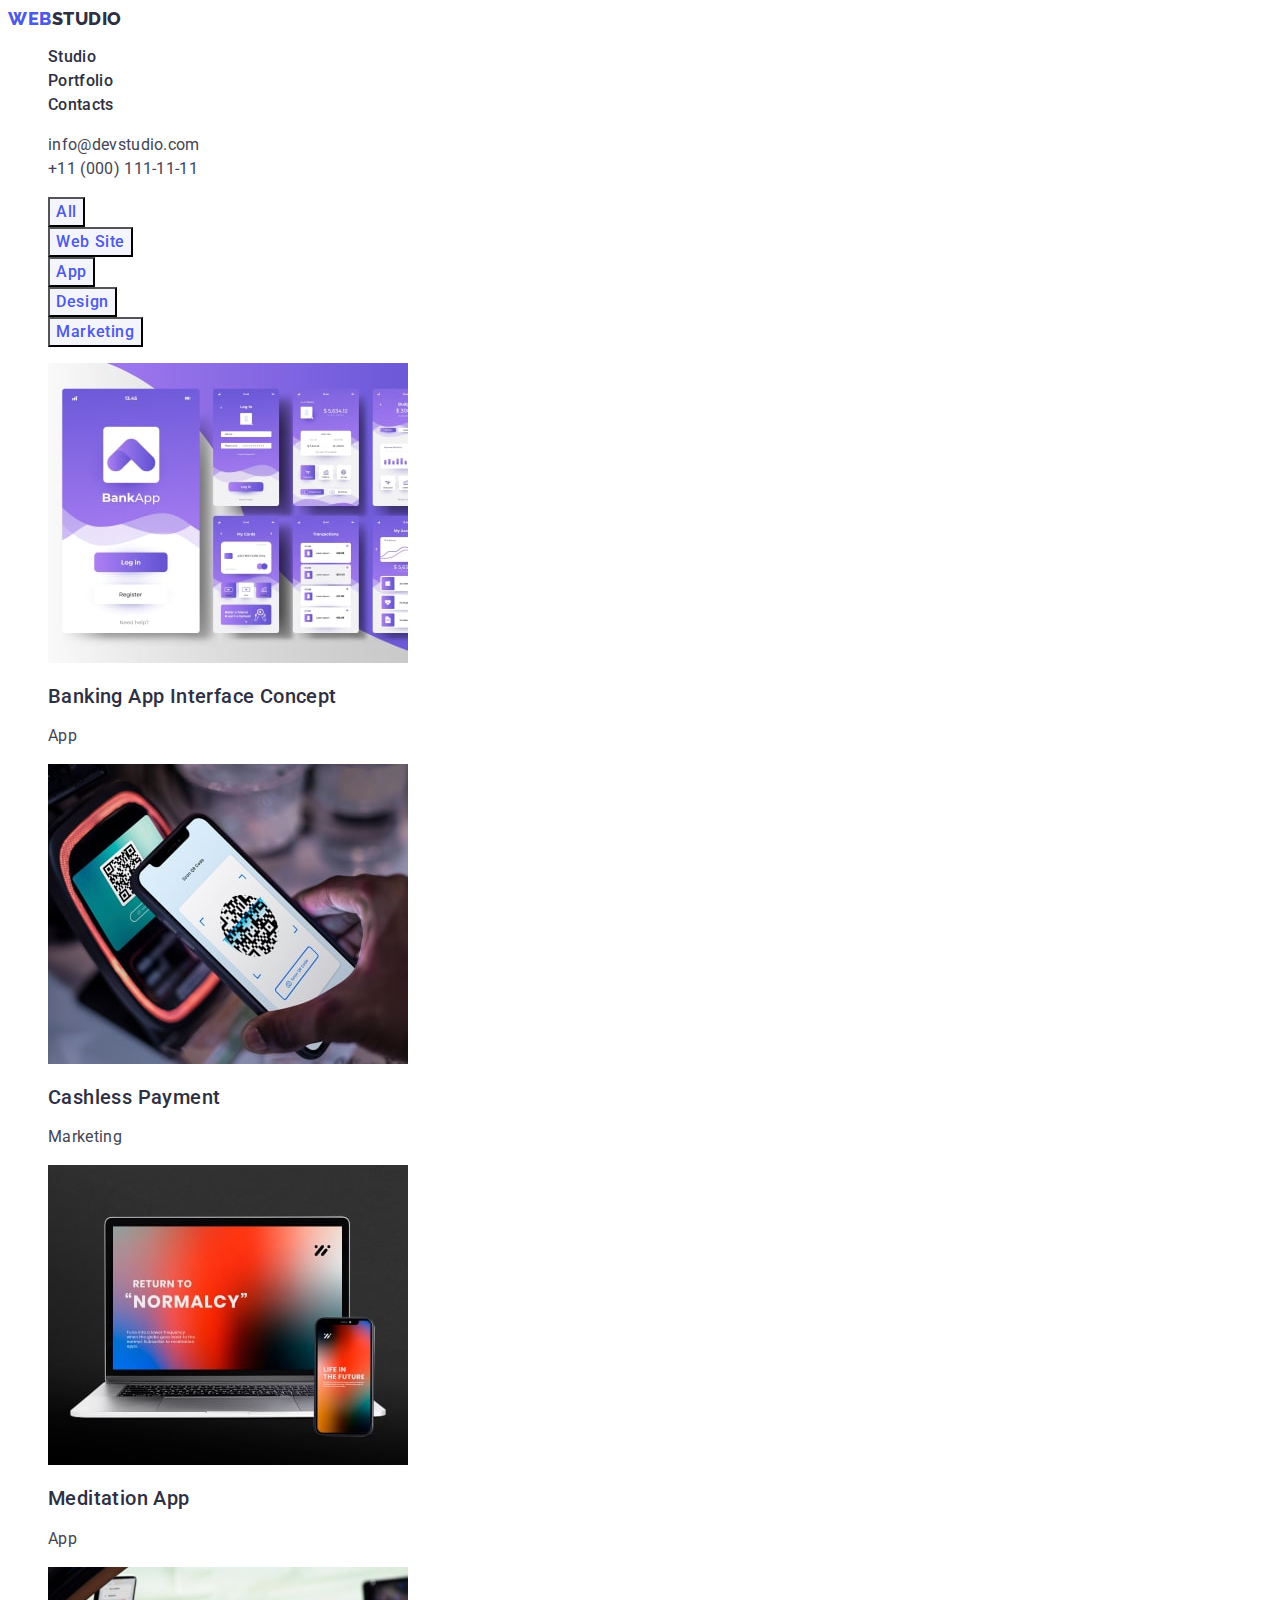
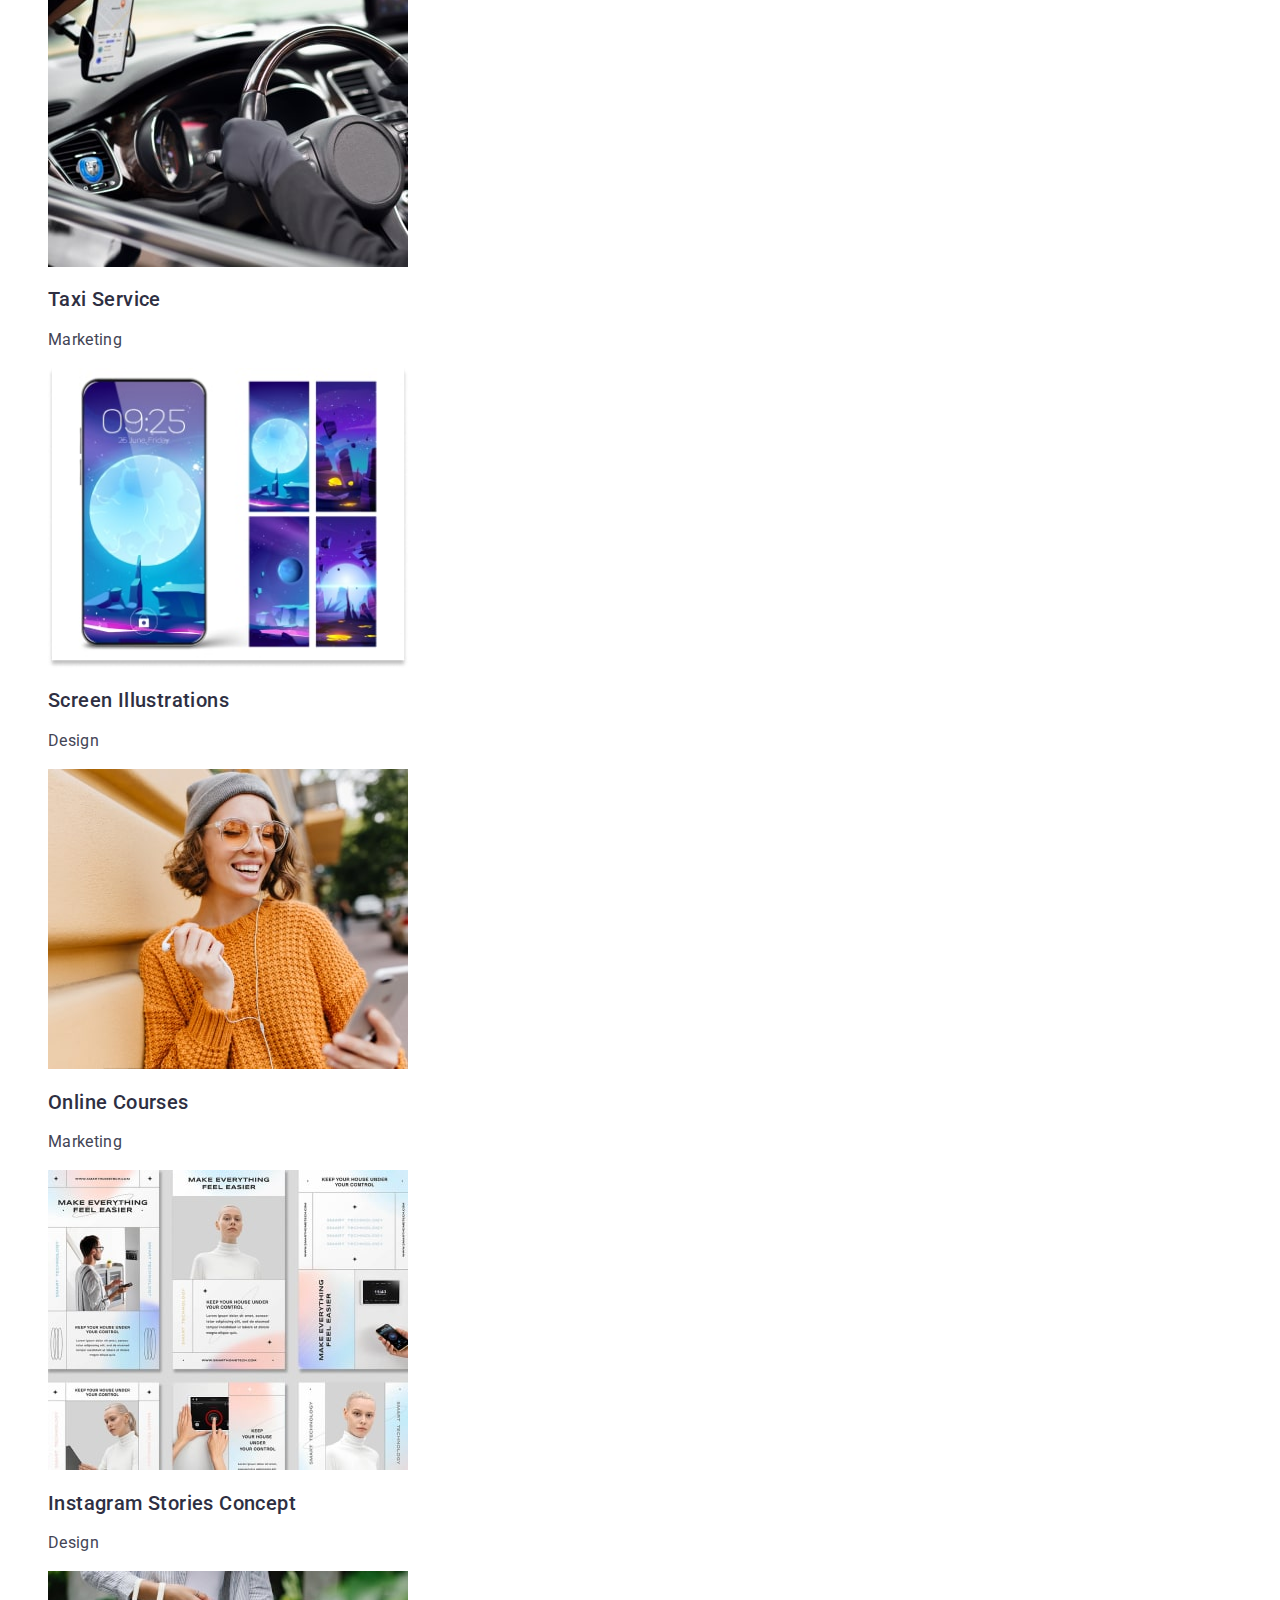
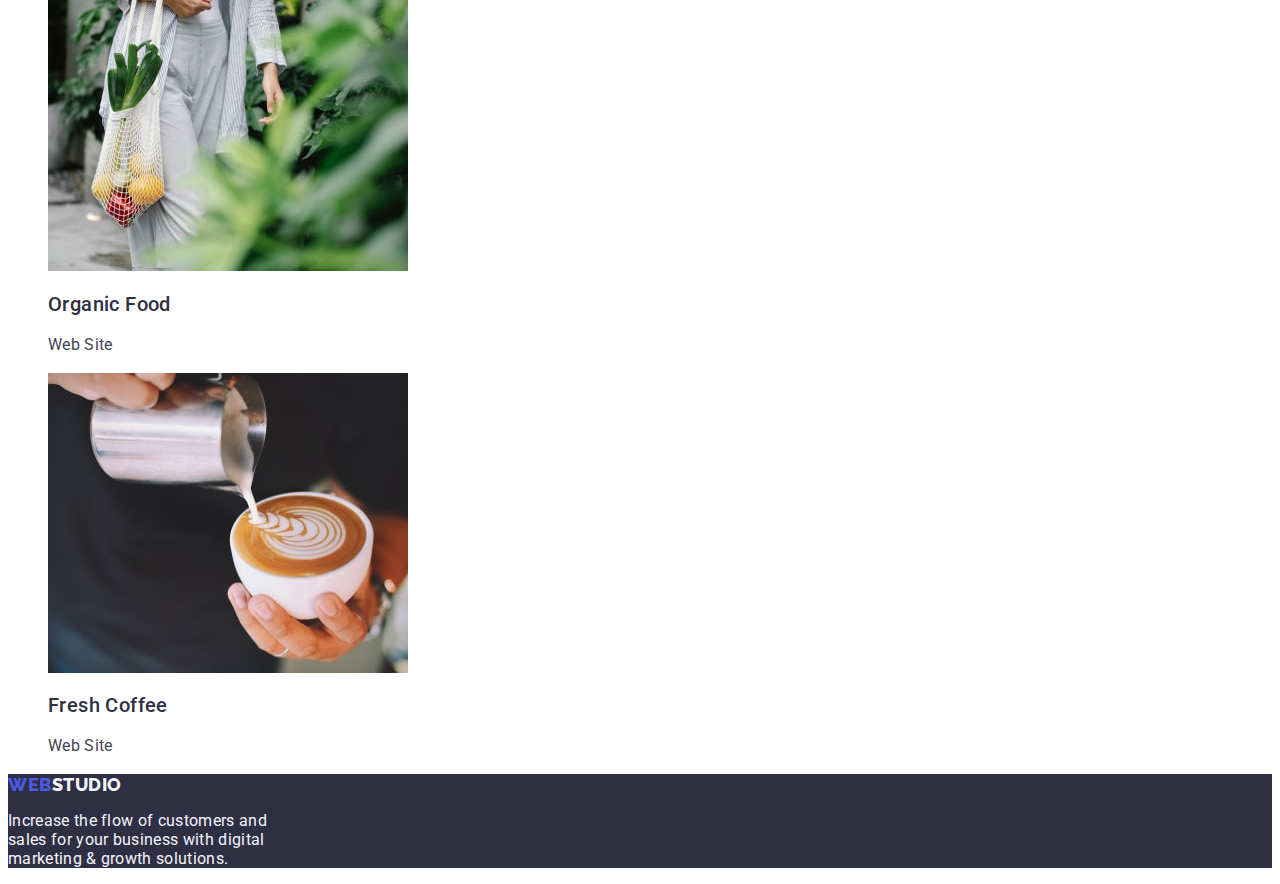
==== portfolio.html @ 8d5a2335 "Initial commit" ====
<!DOCTYPE html>
<html lang="en">
  <head>
    <meta charset="UTF-8" />
    <meta http-equiv="X-UA-Compatible" content="IE=edge" />
    <meta name="viewport" content="width=device-width, initial-scale=1.0" />
    <title>Portfolio</title>
    <link rel="preconnect" href="https://fonts.googleapis.com" />
    <link rel="preconnect" href="https://fonts.gstatic.com" crossorigin />
    <link
      href="https://fonts.googleapis.com/css2?family=Raleway:wght@800&family=Roboto:wght@400;500;700;900&display=swap"
      rel="stylesheet"
    />
    <link rel="stylesheet" href="./css/styles.css" />
  </head>
  <body>
    <header class="header">
      <nav class="header-navigation">
        <a href="./index.html" class="header-logo link">
          Web<span class="logo-span">Studio</span>
        </a>
        <ul class="header-list list">
          <li class="header-item">
            <a href="./index.html" class="header-link link">Studio</a>
          </li>
          <li class="header-item">
            <a href="./portfolio.html" class="header-link link">Portfolio</a>
          </li>
          <li class="header-item">
            <a href="" class="header-link link">Contacts</a>
          </li>
        </ul>
      </nav>
      <address class="address">
        <ul class="address-list list">
          <li class="address-item">
            <a href="mailto:info@devstudio.com" class="address-link link"
              >info@devstudio.com</a
            >
          </li>
          <li class="address-item">
            <a href="tel:+110001111111" class="address-link link"
              >+11 (000) 111-11-11</a
            >
          </li>
        </ul>
      </address>
    </header>
    <main>
      <section class="filters">
        <h1 hidden>Filters</h1>
        <!-- Button -->
        <ul class="filters-list list">
          <li class="filters-item link">
            <button type="button" class="filters-btn list">All</button>
          </li>
          <li class="filters-item link">
            <button type="button" class="filters-btn list">Web Site</button>
          </li>
          <li class="filters-item link">
            <button type="button" class="filters-btn list">App</button>
          </li>
          <li class="filters-item link">
            <button type="button" class="filters-btn list">Design</button>
          </li>
          <li class="filters-item link">
            <button type="button" class="filters-btn list">Marketing</button>
          </li>
        </ul>
        <!-- List item -->
        <ul class="list">
          <li class="portfolio-item">
            <a href="" class="link">
              <img
                src="./images/portfolio1.jpg"
                alt="Banking App Interface Concept in the phone"
                width="360"
                height="300"
              />
              <h2 class="portfolio-title">Banking App Interface Concept</h2>
              <p class="portfolio-filter">App</p>
            </a>
          </li>
          <li class="portfolio-item">
            <a href="" class="link">
              <img
                src="./images/portfolio2.jpg"
                alt="Cashless Payment in the phone"
                width="360"
                height="300"
              />
              <h2 class="portfolio-title">Cashless Payment</h2>
              <p class="portfolio-filter">Marketing</p>
            </a>
          </li>
          <li class="portfolio-item">
            <a href="" class="link">
              <img
                src="./images/portfolio3.jpg"
                alt="App for meditation on your phone and laptop"
                width="360"
                height="300"
              />
              <h2 class="portfolio-title">Meditation App</h2>
              <p class="portfolio-filter">App</p>
            </a>
          </li>
          <li class="portfolio-item">
            <a href="" class="link">
              <img
                src="./images/portfolio4.jpg"
                alt="Taxi Service in the phone"
                width="360"
                height="300"
              />
              <h2 class="portfolio-title">Taxi Service</h2>
              <p class="portfolio-filter">Marketing</p>
            </a>
          </li>
          <li class="portfolio-item">
            <a href="" class="link">
              <img
                src="./images/portfolio5.jpg"
                alt="Screen Illustrations in the phone"
                width="360"
                height="300"
              />
              <h2 class="portfolio-title">Screen Illustrations</h2>
              <p class="portfolio-filter">Design</p>
            </a>
          </li>
          <li class="portfolio-item">
            <a href="" class="link">
              <img
                src="./images/portfolio6.jpg"
                alt="Online Courses"
                width="360"
                height="300"
              />
              <h2 class="portfolio-title">Online Courses</h2>
              <p class="portfolio-filter">Marketing</p>
            </a>
          </li>

          <li class="portfolio-item">
            <a href="" class="link">
              <img
                src="./images/portfolio7.jpg"
                alt="Instagram Stories Concept"
                width="360"
                height="300"
              />
              <h2 class="portfolio-title">Instagram Stories Concept</h2>
              <p class="portfolio-filter">Design</p>
            </a>
          </li>
          <li class="portfolio-item">
            <a href="" class="link">
              <img
                src="./images/portfolio8.jpg"
                alt="Organic Food"
                width="360"
                height="300"
              />
              <h2 class="portfolio-title">Organic Food</h2>
              <p class="portfolio-filter">Web Site</p>
            </a>
          </li>
          <li class="portfolio-item">
            <a href="" class="link">
              <img
                src="./images/portfolio9.jpg"
                alt="Fresh Coffee"
                width="360"
                height="300"
              />
              <h2 class="portfolio-title">Fresh Coffee</h2>
              <p class="portfolio-filter">Web Site</p></a
            >
          </li>
        </ul>
      </section>
    </main>
    <footer class="footer">
      <a href="./index.html" class="footer-logo link">
        Web<span class="footer-span">Studio</span>
      </a>
      <p class="footer-paragraph">
        Increase the flow of customers and <br />
        sales for your business with digital <br />
        marketing & growth solutions.
      </p>
    </footer>
  </body>
</html>
---- css/styles.css ----
:root {
    --title-three-color: #2E2F42;
}
body{
    font-family: 'Roboto', sans-serif;
    font-style: normal;
    font-weight: 400;
    font-size: 16px;
    letter-spacing: 0.02em;
    color: #434455;
    background-color:#FFFFFF
}

.list{
    list-style: none;
}
.link{
    text-decoration: none;
}

/* ----------------------------HEADER-------------------------------------- */

.header-logo {
    font-family: "Raleway", sans-serif;
    font-weight: 800;
    font-size: 18px;
    line-height: 1.17;
    letter-spacing: 0.03em;
    color: #4d5ae5;
    text-transform: uppercase;
}

.logo-span{
    color: #2e2f42;
}
.header-list {
    list-style: none
}

.header-link {
    font-weight: 500;
    line-height: 1.5;
    letter-spacing: 0.02em;
    color: #2e2f42;
    text-decoration: none;
}

.header-link:is(:hover, :focus){
    color: #404bbf;
}


/* ----------------------------ADDRESS-------------------------------------- */
.address {
    font-style: normal;
}

.address-link {
    color: #434455;
    line-height: 1.5;
}
.address-link:is(:hover, :focus){
    color: #404bbf;
}

/* ----------------------------HERO-FIRSЕ-SECTION-------------------------------------- */
.hero {
    background: #2E2F42;
}

.hero-title {
    color: #FFFFFF;
    font-weight: 700;
    font-size: 56px;
    line-height: 1.07;
    letter-spacing: 0.02em;
    text-align: center;
}

.hero-btn {
    font-family: inherit;
    font-weight: 500;
    font-size: 16px;
    line-height: 1.5;
    letter-spacing: 0.04em;
    color: #ffffff;
    background-color: #4D5AE5;
}
.hero-btn:is(:hover, :focus) {
    background-color: #404BBF;
    cursor: pointer;
}
/* ----------------------------FEATURE-TWO-SECTION-------------------------------------- */

.feature-item {
    list-style-type: none;
}

.feature-title-three {
    color: var(--title-three-color,#2E2F42);
    font-weight: 500;
    font-size: 20px;
    line-height: 1.2;
    letter-spacing: 0.02em;
}

.feature-paragraph {
    line-height: 1.5;
}
/* ----------------------------PRODUCT-THIRD-SECTION-------------------------------------- */

.product-title {
    color: #2E2F42;
    font-size: 36px;
    line-height: 1.11;
    font-weight: 700;
    text-transform: capitalize;
    text-align: center;
}

.product-item {
    list-style-type: none;
}
/* ----------------------------TEAM-FOURTH-SECTION-------------------------------------- */
.team {
    background-color: #F4F4FD;
}

.team-title {
    color: #2E2F42;
    font-size: 36px;
    line-height: 1.11;
    letter-spacing: 0.02em;
    text-align: center;
    text-transform: capitalize;
}

.team-item {
    list-style-type: none;
    background-color: #FFFFFF;
}
.team-title-three{
    color: var(--title-three-color,#2E2F42);
    font-weight: 500;
    font-size: 20px;
    line-height: 1.2;
    text-align: center;
    letter-spacing: 0.02em;
}
.team-paragraph{
    font-size: 16px;
    line-height: 1.5;
}
/* ----------------------------FILTERS-------------------------------------- */

.filters-btn {
    font-family: inherit;
    font-weight: 500;
    font-size: 16px;
    line-height: 1.5;
    letter-spacing: 0.04em;
    color: #4D5AE5;
    background: #F4F4FD;
}

.filters-btn:is(:hover, :focus) {
    background-color: #404BBF;
    color: #FFFFFF;
    cursor: pointer;
}

.portfolio-title {
    color: #2E2F42;
    font-weight: 500;
    font-size: 20px;
    line-height: 1.2;
    letter-spacing: 0.02em;
}

.portfolio-filter {
    font-size: 16px;
    line-height: 1.5;
    color: #434455;
    letter-spacing: 0.02em;
}
/* ----------------------------FOOTER-------------------------------------- */
.footer {
    background: #2E2F42;
}

.footer-logo {
    font-family: "Raleway", sans-serif;
    font-weight: 800;
    font-size: 18px;
    line-height: 1.17;
    letter-spacing: 0.03em;
    color: #4d5ae5;
    text-transform: uppercase;
}

.footer-span{
    color: #f4f4fd;
}
.footer-paragraph {
    color: #F4F4FD;
}
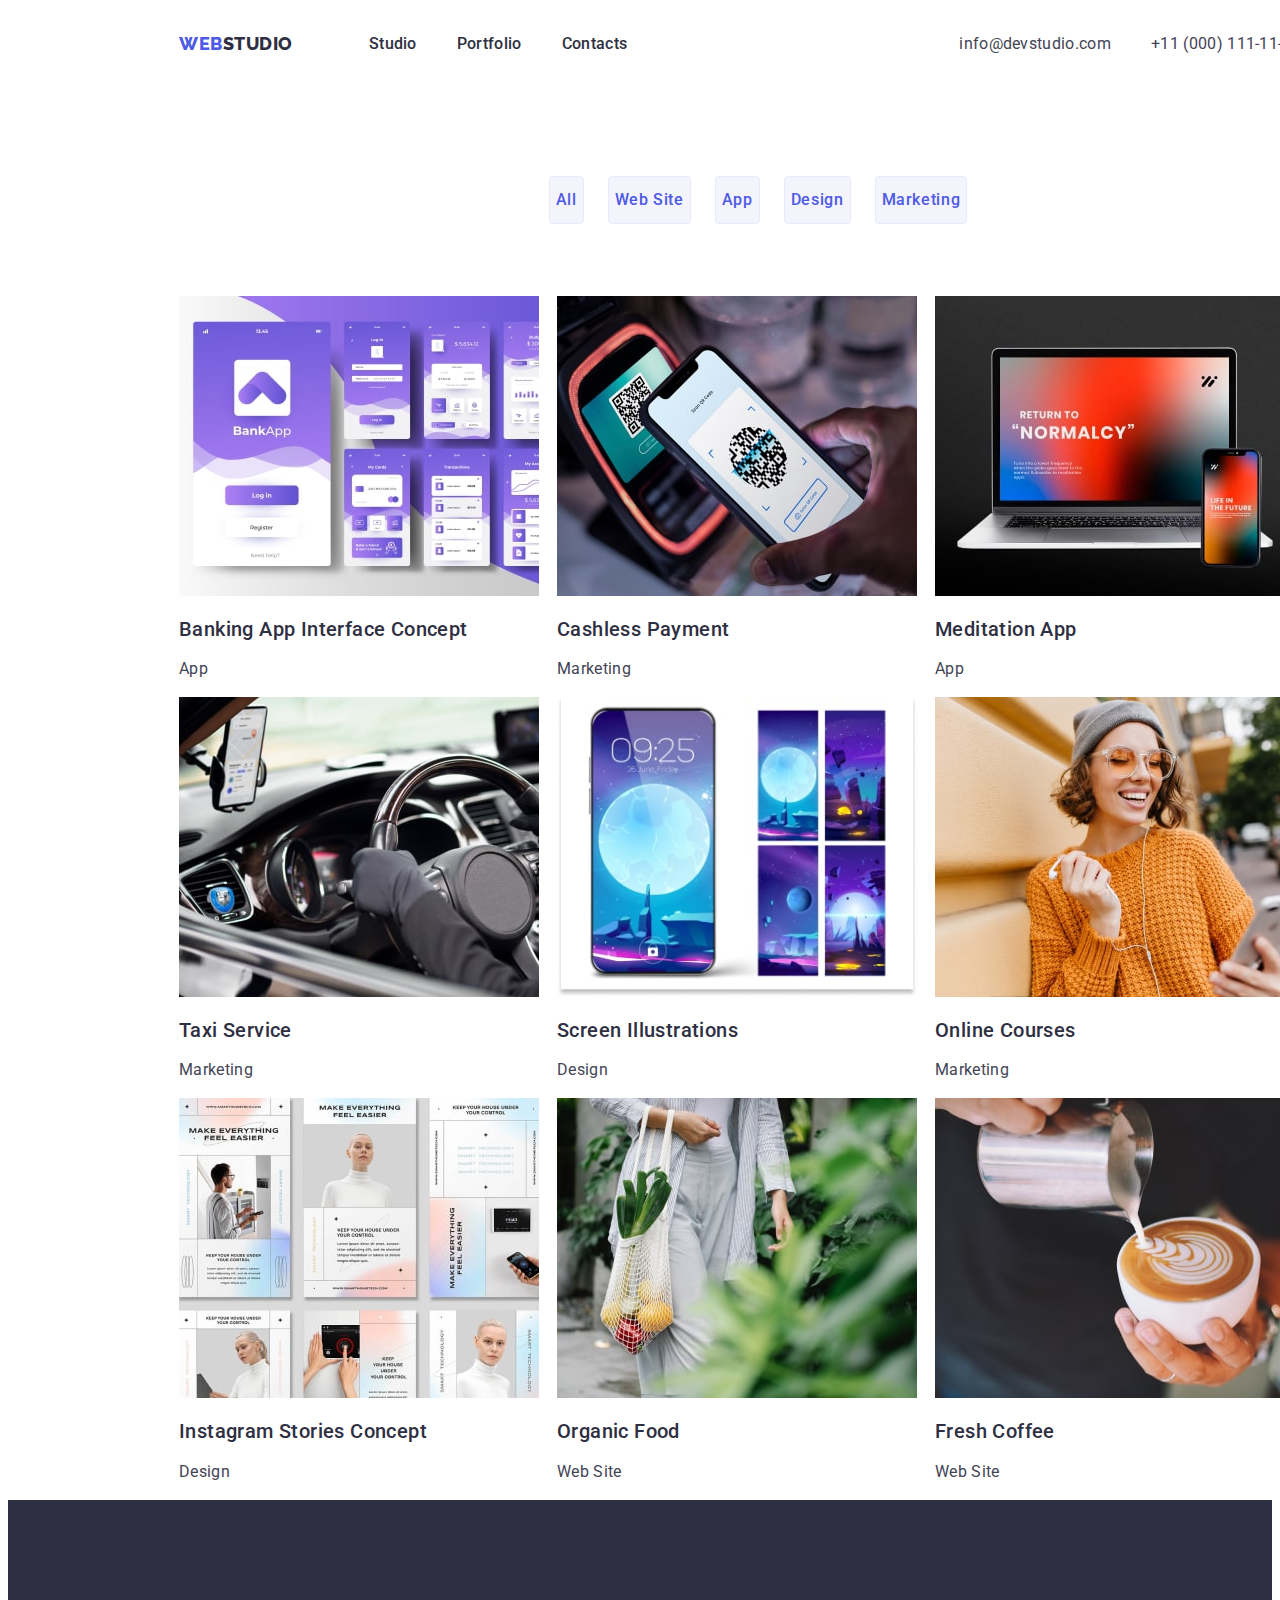
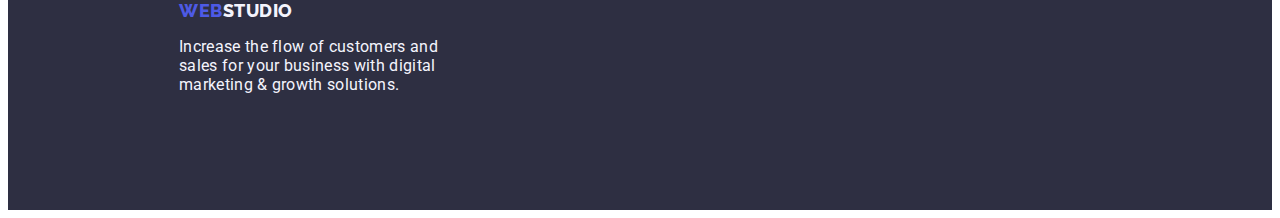
==== commit daf80ea5: "Added flex containers and their styles to the portfolio." ====
--- a/portfolio.html
+++ b/portfolio.html
@@ -15,60 +15,62 @@
   </head>
   <body>
     <header class="header">
-      <nav class="header-navigation">
-        <a href="./index.html" class="header-logo link">
-          Web<span class="logo-span">Studio</span>
-        </a>
-        <ul class="header-list list">
-          <li class="header-item">
-            <a href="./index.html" class="header-link link">Studio</a>
-          </li>
-          <li class="header-item">
-            <a href="./portfolio.html" class="header-link link">Portfolio</a>
-          </li>
-          <li class="header-item">
-            <a href="" class="header-link link">Contacts</a>
-          </li>
-        </ul>
-      </nav>
-      <address class="address">
-        <ul class="address-list list">
-          <li class="address-item">
-            <a href="mailto:info@devstudio.com" class="address-link link"
-              >info@devstudio.com</a
-            >
-          </li>
-          <li class="address-item">
-            <a href="tel:+110001111111" class="address-link link"
-              >+11 (000) 111-11-11</a
-            >
-          </li>
-        </ul>
-      </address>
+      <div class="container header-flex-box">
+        <nav class="header-navigation">
+          <a href="./index.html" class="header-logo link">
+            Web<span class="logo-span">Studio</span>
+          </a>
+          <ul class="header-list list">
+            <li class="header-item">
+              <a href="./index.html" class="header-link link">Studio</a>
+            </li>
+            <li class="header-item">
+              <a href="./portfolio.html" class="header-link link">Portfolio</a>
+            </li>
+            <li class="header-item">
+              <a href="" class="header-link link">Contacts</a>
+            </li>
+          </ul>
+        </nav>
+        <address class="address">
+          <ul class="address-list list">
+            <li class="address-item">
+              <a href="mailto:info@devstudio.com" class="address-link link"
+                >info@devstudio.com</a
+              >
+            </li>
+            <li class="address-item">
+              <a href="tel:+110001111111" class="address-link link"
+                >+11 (000) 111-11-11</a
+              >
+            </li>
+          </ul>
+        </address>
+      </div>
     </header>
-    <main>
-      <section class="filters">
-        <h1 hidden>Filters</h1>
+    <main class="container">
+      <section class="">
+        <h1 class="visually-hidden">Filters</h1>
         <!-- Button -->
         <ul class="filters-list list">
-          <li class="filters-item link">
+          <li class="filters-item order-zero link">
             <button type="button" class="filters-btn list">All</button>
           </li>
-          <li class="filters-item link">
+          <li class="filters-item order-one link">
             <button type="button" class="filters-btn list">Web Site</button>
           </li>
-          <li class="filters-item link">
+          <li class="filters-item order-two link">
             <button type="button" class="filters-btn list">App</button>
           </li>
-          <li class="filters-item link">
+          <li class="filters-item order-three link">
             <button type="button" class="filters-btn list">Design</button>
           </li>
-          <li class="filters-item link">
+          <li class="filters-item order-four link">
             <button type="button" class="filters-btn list">Marketing</button>
           </li>
         </ul>
         <!-- List item -->
-        <ul class="list">
+        <ul class="portfolio-list list">
           <li class="portfolio-item">
             <a href="" class="link">
               <img
@@ -182,14 +184,18 @@
       </section>
     </main>
     <footer class="footer">
-      <a href="./index.html" class="footer-logo link">
-        Web<span class="footer-span">Studio</span>
-      </a>
-      <p class="footer-paragraph">
-        Increase the flow of customers and <br />
-        sales for your business with digital <br />
-        marketing & growth solutions.
-      </p>
+      <div class="container">
+        <div class="footer-box">
+          <a href="./index.html" class="footer-logo link">
+            Web<span class="footer-span">Studio</span>
+          </a>
+          <p class="footer-paragraph">
+            Increase the flow of customers and <br />
+            sales for your business with digital <br />
+            marketing & growth solutions.
+          </p>
+        </div>
+      </div>
     </footer>
   </body>
 </html>
--- a/css/styles.css
+++ b/css/styles.css
@@ -3,23 +3,54 @@
 }
 body{
     font-family: 'Roboto', sans-serif;
-    font-style: normal;
-    font-weight: 400;
     font-size: 16px;
     letter-spacing: 0.02em;
     color: #434455;
-    background-color:#FFFFFF
-}
-
+    background-color:#FFFFFF;
+}
+
+.visually-hidden {
+    position: absolute;
+    width: 1px;
+    height: 1px;
+    margin: -1px;
+    border: 0;
+    padding: 0;
+
+    white-space: nowrap;
+    clip-path: inset(100%);
+    clip: rect(0 0 0 0);
+    overflow: hidden;
+}
+ul{
+    margin: 0px;
+    padding: 0px;
+}
 .list{
     list-style: none;
 }
 .link{
     text-decoration: none;
 }
+.container{
+    display: block;
+    width: 1470px;
+    padding-right: 15px;
+    padding-left: 15px;
+    margin: 0 auto;
+}
 
 /* ----------------------------HEADER-------------------------------------- */
-
+.header-flex-box{
+    display: flex;
+    align-items: flex-start;
+}
+.header-navigation{
+    display: flex;
+    align-items: center;
+    justify-content: space-between;
+    /* margin: 0 auto; */
+}
 .header-logo {
     font-family: "Raleway", sans-serif;
     font-weight: 800;
@@ -28,13 +59,18 @@
     letter-spacing: 0.03em;
     color: #4d5ae5;
     text-transform: uppercase;
-}
-
+    margin-left: 156px;
+}
 .logo-span{
     color: #2e2f42;
 }
 .header-list {
-    list-style: none
+    display: flex;
+    list-style: none;
+    margin-left: 76px;
+    gap: 0px 40px;
+    padding-top: 24px;
+    padding-bottom: 24px;
 }
 
 .header-link {
@@ -52,9 +88,20 @@
 
 /* ----------------------------ADDRESS-------------------------------------- */
 .address {
+    display: flex;
+    align-items: flex-start;
+    justify-content: space-between;
+    /* margin: 0 auto; */
     font-style: normal;
 }
-
+.address-list{
+    display: flex;
+    padding-top: 24px;
+    padding-bottom: 24px;
+    gap: 40px;
+    margin-left: 332px;
+    margin-right: 156px;
+}
 .address-link {
     color: #434455;
     line-height: 1.5;
@@ -67,14 +114,20 @@
 .hero {
     background: #2E2F42;
 }
-
+.hero-container{
+    display: flex;
+    flex-direction: column;
+    align-items: center;
+    justify-content: center;
+    height: 600px;
+}
 .hero-title {
     color: #FFFFFF;
-    font-weight: 700;
     font-size: 56px;
     line-height: 1.07;
     letter-spacing: 0.02em;
     text-align: center;
+    width: 496px;
 }
 
 .hero-btn {
@@ -85,6 +138,8 @@
     letter-spacing: 0.04em;
     color: #ffffff;
     background-color: #4D5AE5;
+    width: 169px;
+    height: 56px;
 }
 .hero-btn:is(:hover, :focus) {
     background-color: #404BBF;
@@ -92,10 +147,17 @@
 }
 /* ----------------------------FEATURE-TWO-SECTION-------------------------------------- */
 
+
+.feature-list{
+    display: flex;
+    padding: 120px 0px;
+    margin: 0px 156px;
+    gap: 24px;
+}
 .feature-item {
     list-style-type: none;
-}
-
+    width: 264px;
+}
 .feature-title-three {
     color: var(--title-three-color,#2E2F42);
     font-weight: 500;
@@ -116,8 +178,15 @@
     font-weight: 700;
     text-transform: capitalize;
     text-align: center;
-}
-
+    padding-top: 0px;
+    padding-bottom: 72px;
+}
+.product-list{
+    display: flex;
+    margin: 0px 156px;
+    gap: 24px;
+    padding-bottom: 120px;
+}
 .product-item {
     list-style-type: none;
 }
@@ -125,7 +194,12 @@
 .team {
     background-color: #F4F4FD;
 }
-
+.team-list{
+    display: flex;
+    justify-content: center;
+    padding-bottom: 120px;
+    gap: 24px;
+}
 .team-title {
     color: #2E2F42;
     font-size: 36px;
@@ -133,6 +207,7 @@
     letter-spacing: 0.02em;
     text-align: center;
     text-transform: capitalize;
+    padding: 120px 0px 72px;
 }
 
 .team-item {
@@ -146,13 +221,21 @@
     line-height: 1.2;
     text-align: center;
     letter-spacing: 0.02em;
+
 }
 .team-paragraph{
     font-size: 16px;
     line-height: 1.5;
+    text-align: center;
 }
 /* ----------------------------FILTERS-------------------------------------- */
-
+.filters-list{
+    display: flex;
+    justify-content: center;
+    align-items: flex-start;
+    padding-top: 96px;
+    gap: 24px;
+}
 .filters-btn {
     font-family: inherit;
     font-weight: 500;
@@ -161,6 +244,26 @@
     letter-spacing: 0.04em;
     color: #4D5AE5;
     background: #F4F4FD;
+    height: 48px;
+    border: 1px solid #E7E9FC;
+    border-radius: 4px;
+    width: 'fit-content';
+}
+/* Не розумію для чого тут ордер чи взагалі правильно його зробила. */
+.order-zero{
+    order: 0;
+}
+.order-one{
+    order: 1;
+}
+.order-two{
+    order: 2;
+}
+.order-three{
+    order: 3;
+}
+.order-four{
+    order: 4;
 }
 
 .filters-btn:is(:hover, :focus) {
@@ -176,7 +279,16 @@
     line-height: 1.2;
     letter-spacing: 0.02em;
 }
-
+.portfolio-list{
+    display: flex;
+    flex-wrap: wrap;
+    /* margin-left: 156px; */
+    margin: 0px 156px;
+    padding-top: 72px;
+}
+.portfolio-item{
+    flex-basis: calc((100% - 24px) / 3);
+}
 .portfolio-filter {
     font-size: 16px;
     line-height: 1.5;
@@ -187,7 +299,11 @@
 .footer {
     background: #2E2F42;
 }
-
+.footer-box{
+    display: block;
+    margin-left: 156px;
+    padding: 100px 0px;
+}
 .footer-logo {
     font-family: "Raleway", sans-serif;
     font-weight: 800;
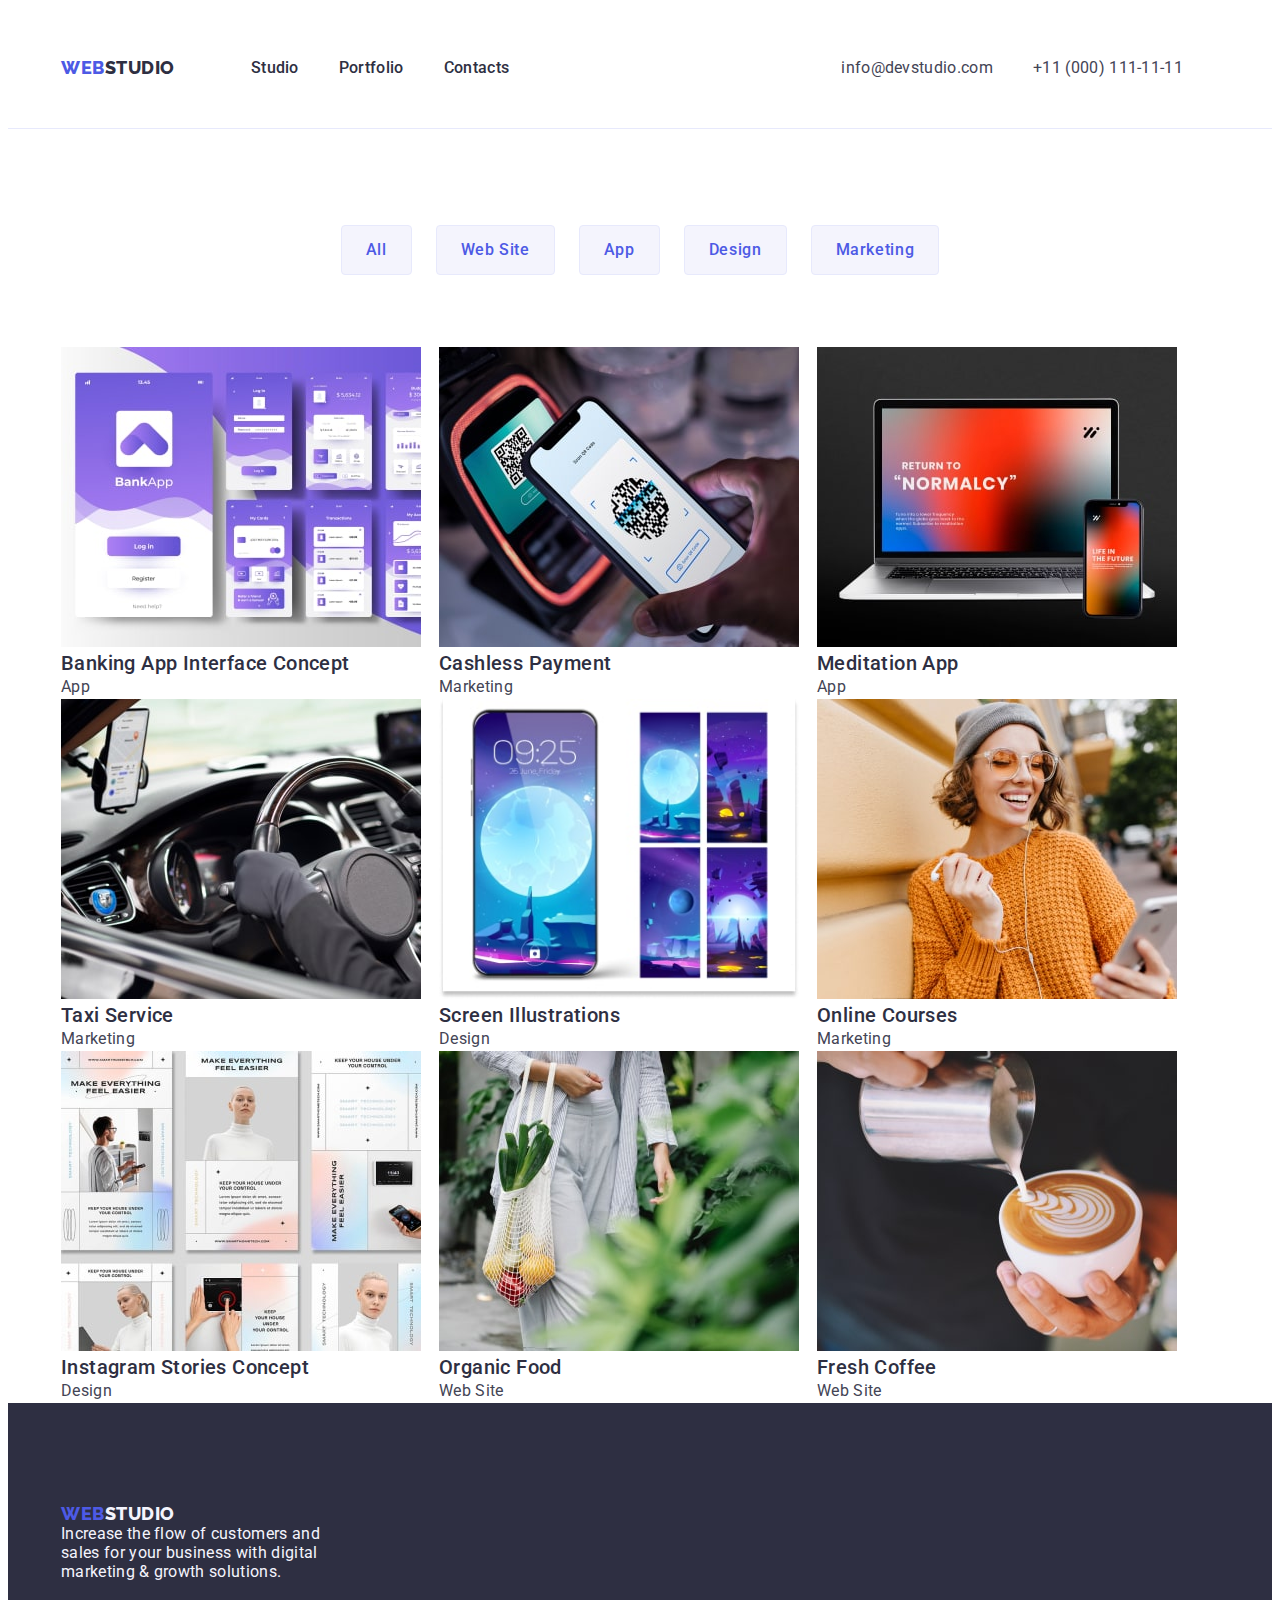
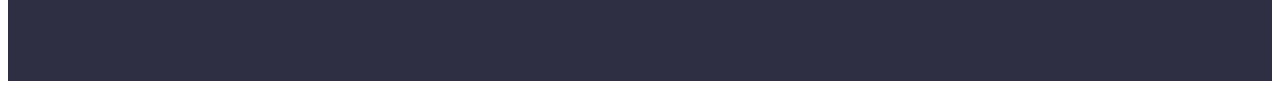
==== commit 8dab8a54: "Container size edited and unnecessary margins removed" ====
--- a/portfolio.html
+++ b/portfolio.html
@@ -48,8 +48,8 @@
         </address>
       </div>
     </header>
-    <main class="container">
-      <section class="">
+    <main>
+      <section class="container">
         <h1 class="visually-hidden">Filters</h1>
         <!-- Button -->
         <ul class="filters-list list">
--- a/css/styles.css
+++ b/css/styles.css
@@ -1,14 +1,25 @@
 :root {
-    --title-three-color: #2E2F42;
+    --color-iris: #4d5ae5;
+    --color-navy-blue: #2e2f42;
+    --color-slate: #434455;
+    --color-white: #ffffff;
+}
+h1,h2,h3,h4,h5,h6,p,div{
+    margin: 0px;
 }
 body{
     font-family: 'Roboto', sans-serif;
     font-size: 16px;
     letter-spacing: 0.02em;
-    color: #434455;
-    background-color:#FFFFFF;
-}
-
+    color: var(--color-slate,#434455);
+    background-color: var(--color-white,#FFFFFF);
+}
+
+header {
+    border-bottom: 1px solid #E7E9FC;
+    padding-top: 24px;
+    padding-bottom: 24px;
+}
 .visually-hidden {
     position: absolute;
     width: 1px;
@@ -26,6 +37,15 @@
     margin: 0px;
     padding: 0px;
 }
+h1,
+h2,
+h3,
+h4,
+h5,
+h6,
+p{
+    margin: 0px;
+}
 .list{
     list-style: none;
 }
@@ -34,7 +54,7 @@
 }
 .container{
     display: block;
-    width: 1470px;
+    width: 1158px;
     padding-right: 15px;
     padding-left: 15px;
     margin: 0 auto;
@@ -43,13 +63,11 @@
 /* ----------------------------HEADER-------------------------------------- */
 .header-flex-box{
     display: flex;
-    align-items: flex-start;
 }
 .header-navigation{
     display: flex;
     align-items: center;
     justify-content: space-between;
-    /* margin: 0 auto; */
 }
 .header-logo {
     font-family: "Raleway", sans-serif;
@@ -57,27 +75,24 @@
     font-size: 18px;
     line-height: 1.17;
     letter-spacing: 0.03em;
-    color: #4d5ae5;
+    color:var(--color-iris, #4d5ae5);
     text-transform: uppercase;
-    margin-left: 156px;
 }
 .logo-span{
-    color: #2e2f42;
+    color:var(--color-grey, #2e2f42);
 }
 .header-list {
     display: flex;
     list-style: none;
     margin-left: 76px;
     gap: 0px 40px;
-    padding-top: 24px;
-    padding-bottom: 24px;
 }
 
 .header-link {
     font-weight: 500;
     line-height: 1.5;
     letter-spacing: 0.02em;
-    color: #2e2f42;
+    color: var(--color-grey,#2e2f42);
     text-decoration: none;
 }
 
@@ -100,10 +115,9 @@
     padding-bottom: 24px;
     gap: 40px;
     margin-left: 332px;
-    margin-right: 156px;
 }
 .address-link {
-    color: #434455;
+    color: var(--color-slate, #434455);
     line-height: 1.5;
 }
 .address-link:is(:hover, :focus){
@@ -112,7 +126,7 @@
 
 /* ----------------------------HERO-FIRSЕ-SECTION-------------------------------------- */
 .hero {
-    background: #2E2F42;
+    background: var(--color-grey,#2e2f42);
 }
 .hero-container{
     display: flex;
@@ -122,7 +136,7 @@
     height: 600px;
 }
 .hero-title {
-    color: #FFFFFF;
+    color: var(--color-white, #FFFFFF);
     font-size: 56px;
     line-height: 1.07;
     letter-spacing: 0.02em;
@@ -136,8 +150,8 @@
     font-size: 16px;
     line-height: 1.5;
     letter-spacing: 0.04em;
-    color: #ffffff;
-    background-color: #4D5AE5;
+    color: var(--color-white, #FFFFFF);
+    background-color: var(--color-iris, #4d5ae5);
     width: 169px;
     height: 56px;
 }
@@ -151,7 +165,6 @@
 .feature-list{
     display: flex;
     padding: 120px 0px;
-    margin: 0px 156px;
     gap: 24px;
 }
 .feature-item {
@@ -159,7 +172,7 @@
     width: 264px;
 }
 .feature-title-three {
-    color: var(--title-three-color,#2E2F42);
+    color: var(--color-grey,#2E2F42);
     font-weight: 500;
     font-size: 20px;
     line-height: 1.2;
@@ -172,7 +185,7 @@
 /* ----------------------------PRODUCT-THIRD-SECTION-------------------------------------- */
 
 .product-title {
-    color: #2E2F42;
+    color: var(--color-grey, #2e2f42);
     font-size: 36px;
     line-height: 1.11;
     font-weight: 700;
@@ -183,7 +196,6 @@
 }
 .product-list{
     display: flex;
-    margin: 0px 156px;
     gap: 24px;
     padding-bottom: 120px;
 }
@@ -201,7 +213,7 @@
     gap: 24px;
 }
 .team-title {
-    color: #2E2F42;
+    color:var(--color-grey, #2e2f42);
     font-size: 36px;
     line-height: 1.11;
     letter-spacing: 0.02em;
@@ -212,10 +224,10 @@
 
 .team-item {
     list-style-type: none;
-    background-color: #FFFFFF;
+    background-color: var(--color-white, #FFFFFF);
 }
 .team-title-three{
-    color: var(--title-three-color,#2E2F42);
+    color: var(--color-grey, #2e2f42);
     font-weight: 500;
     font-size: 20px;
     line-height: 1.2;
@@ -236,15 +248,16 @@
     padding-top: 96px;
     gap: 24px;
 }
+
 .filters-btn {
     font-family: inherit;
     font-weight: 500;
     font-size: 16px;
     line-height: 1.5;
     letter-spacing: 0.04em;
-    color: #4D5AE5;
+    color: var(--color-iris, #4d5ae5);
     background: #F4F4FD;
-    height: 48px;
+    padding: 12px 24px;
     border: 1px solid #E7E9FC;
     border-radius: 4px;
     width: 'fit-content';
@@ -268,12 +281,12 @@
 
 .filters-btn:is(:hover, :focus) {
     background-color: #404BBF;
-    color: #FFFFFF;
+    color: var(--color-white, #FFFFFF);
     cursor: pointer;
 }
 
 .portfolio-title {
-    color: #2E2F42;
+    color: var(--color-grey, #2e2f42);
     font-weight: 500;
     font-size: 20px;
     line-height: 1.2;
@@ -282,8 +295,6 @@
 .portfolio-list{
     display: flex;
     flex-wrap: wrap;
-    /* margin-left: 156px; */
-    margin: 0px 156px;
     padding-top: 72px;
 }
 .portfolio-item{
@@ -297,11 +308,10 @@
 }
 /* ----------------------------FOOTER-------------------------------------- */
 .footer {
-    background: #2E2F42;
+    background: var(--color-grey, #2e2f42);
 }
 .footer-box{
     display: block;
-    margin-left: 156px;
     padding: 100px 0px;
 }
 .footer-logo {
@@ -310,7 +320,7 @@
     font-size: 18px;
     line-height: 1.17;
     letter-spacing: 0.03em;
-    color: #4d5ae5;
+    color: var(--color-iris, #4d5ae5);
     text-transform: uppercase;
 }
 
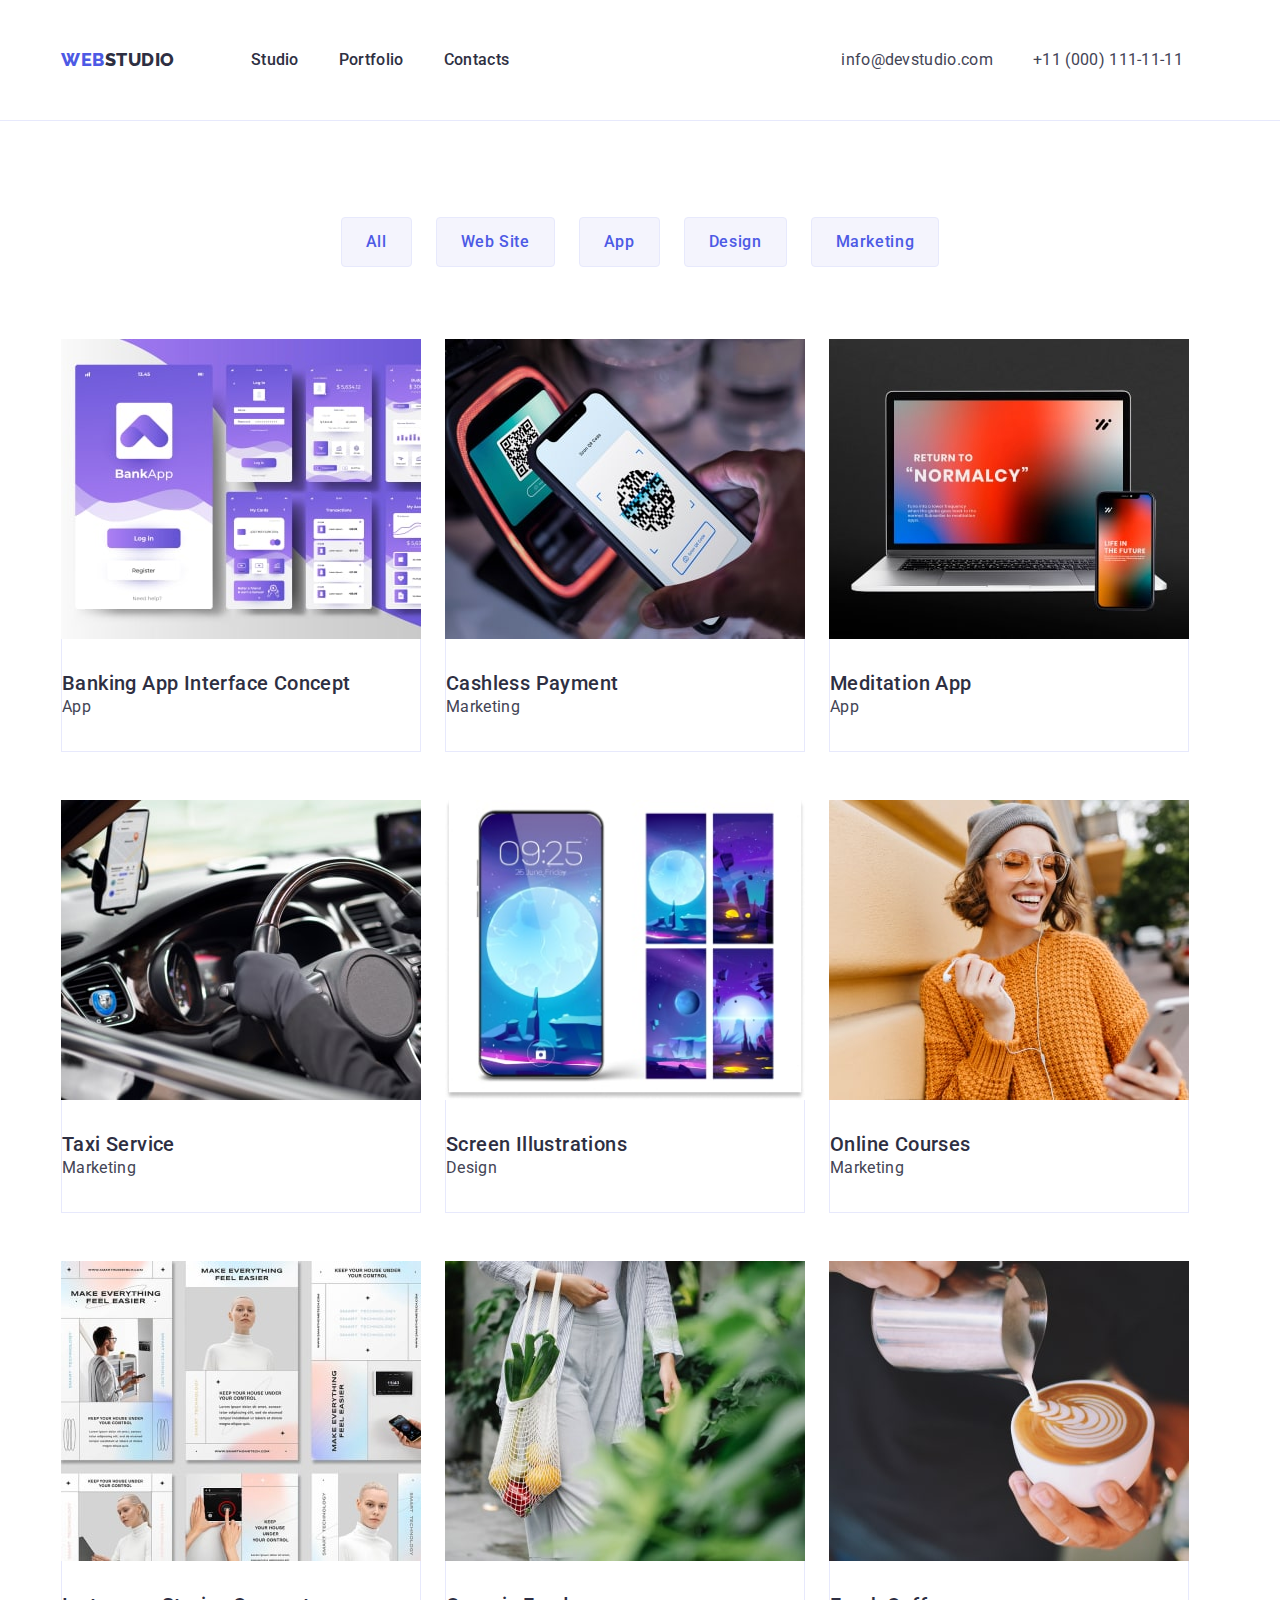
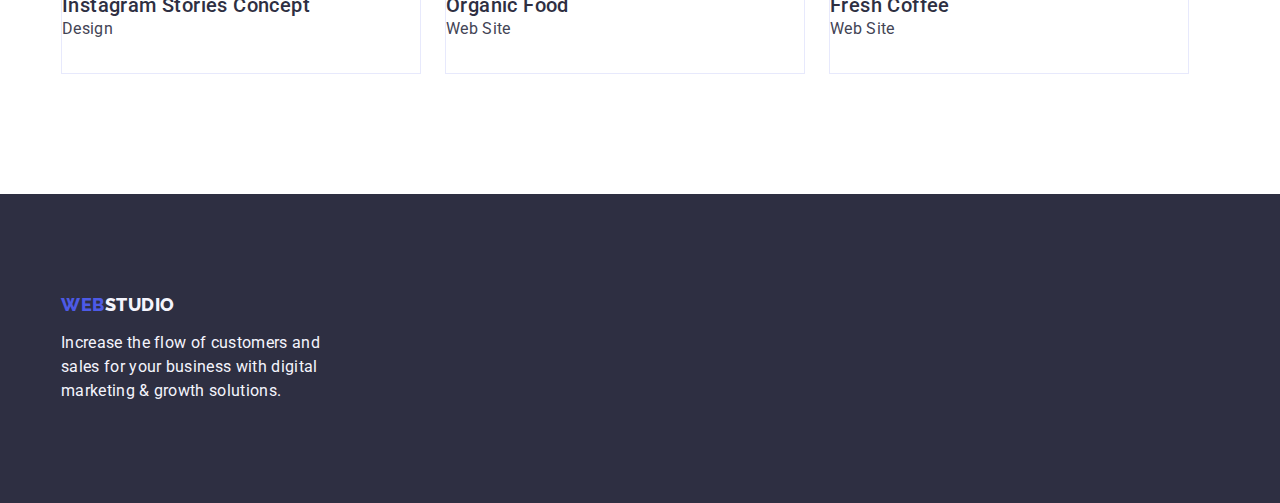
==== commit 74e7bf99: "Added text and heading styles. I edited and set the padding on the sections and set the margins wher" ====
--- a/portfolio.html
+++ b/portfolio.html
@@ -49,7 +49,7 @@
       </div>
     </header>
     <main>
-      <section class="container">
+      <section class="portfolio container">
         <h1 class="visually-hidden">Filters</h1>
         <!-- Button -->
         <ul class="filters-list list">
@@ -79,8 +79,10 @@
                 width="360"
                 height="300"
               />
-              <h2 class="portfolio-title">Banking App Interface Concept</h2>
-              <p class="portfolio-filter">App</p>
+              <div class="portfolio-text-style">
+                <h2 class="portfolio-title">Banking App Interface Concept</h2>
+                <p class="portfolio-filter">App</p>
+              </div>
             </a>
           </li>
           <li class="portfolio-item">
@@ -91,8 +93,10 @@
                 width="360"
                 height="300"
               />
-              <h2 class="portfolio-title">Cashless Payment</h2>
-              <p class="portfolio-filter">Marketing</p>
+              <div class="portfolio-text-style">
+                <h2 class="portfolio-title">Cashless Payment</h2>
+                <p class="portfolio-filter">Marketing</p>
+              </div>
             </a>
           </li>
           <li class="portfolio-item">
@@ -103,8 +107,10 @@
                 width="360"
                 height="300"
               />
-              <h2 class="portfolio-title">Meditation App</h2>
-              <p class="portfolio-filter">App</p>
+              <div class="portfolio-text-style">
+                <h2 class="portfolio-title">Meditation App</h2>
+                <p class="portfolio-filter">App</p>
+              </div>
             </a>
           </li>
           <li class="portfolio-item">
@@ -115,8 +121,10 @@
                 width="360"
                 height="300"
               />
-              <h2 class="portfolio-title">Taxi Service</h2>
-              <p class="portfolio-filter">Marketing</p>
+              <div class="portfolio-text-style">
+                <h2 class="portfolio-title">Taxi Service</h2>
+                <p class="portfolio-filter">Marketing</p>
+              </div>
             </a>
           </li>
           <li class="portfolio-item">
@@ -127,8 +135,10 @@
                 width="360"
                 height="300"
               />
-              <h2 class="portfolio-title">Screen Illustrations</h2>
-              <p class="portfolio-filter">Design</p>
+              <div class="portfolio-text-style">
+                <h2 class="portfolio-title">Screen Illustrations</h2>
+                <p class="portfolio-filter">Design</p>
+              </div>
             </a>
           </li>
           <li class="portfolio-item">
@@ -139,33 +149,39 @@
                 width="360"
                 height="300"
               />
-              <h2 class="portfolio-title">Online Courses</h2>
-              <p class="portfolio-filter">Marketing</p>
+              <div class="portfolio-text-style">
+                <h2 class="portfolio-title">Online Courses</h2>
+                <p class="portfolio-filter">Marketing</p>
+              </div>
             </a>
           </li>
 
           <li class="portfolio-item">
-            <a href="" class="link">
+            <a href="" class="box-img link">
               <img
                 src="./images/portfolio7.jpg"
                 alt="Instagram Stories Concept"
                 width="360"
                 height="300"
               />
-              <h2 class="portfolio-title">Instagram Stories Concept</h2>
-              <p class="portfolio-filter">Design</p>
-            </a>
-          </li>
-          <li class="portfolio-item">
-            <a href="" class="link">
+              <div class="portfolio-text-style">
+                <h2 class="portfolio-title">Instagram Stories Concept</h2>
+                <p class="portfolio-filter">Design</p>
+              </div>
+            </a>
+          </li>
+          <li class="portfolio-item">
+            <a href="" class="box-img link">
               <img
                 src="./images/portfolio8.jpg"
                 alt="Organic Food"
                 width="360"
                 height="300"
               />
-              <h2 class="portfolio-title">Organic Food</h2>
-              <p class="portfolio-filter">Web Site</p>
+              <div class="portfolio-text-style">
+                <h2 class="portfolio-title">Organic Food</h2>
+                <p class="portfolio-filter">Web Site</p>
+              </div>
             </a>
           </li>
           <li class="portfolio-item">
@@ -176,9 +192,11 @@
                 width="360"
                 height="300"
               />
-              <h2 class="portfolio-title">Fresh Coffee</h2>
-              <p class="portfolio-filter">Web Site</p></a
-            >
+              <div class="portfolio-text-style">
+                <h2 class="portfolio-title">Fresh Coffee</h2>
+                <p class="portfolio-filter">Web Site</p>
+              </div>
+            </a>
           </li>
         </ul>
       </section>
--- a/css/styles.css
+++ b/css/styles.css
@@ -13,6 +13,7 @@
     letter-spacing: 0.02em;
     color: var(--color-slate,#434455);
     background-color: var(--color-white,#FFFFFF);
+    margin: 0;
 }
 
 header {
@@ -46,6 +47,9 @@
 p{
     margin: 0px;
 }
+img {
+    display: block;
+}
 .list{
     list-style: none;
 }
@@ -124,7 +128,7 @@
     color: #404bbf;
 }
 
-/* ----------------------------HERO-FIRSЕ-SECTION-------------------------------------- */
+/* ----------------------------HERO-FIRST-SECTION-------------------------------------- */
 .hero {
     background: var(--color-grey,#2e2f42);
 }
@@ -161,29 +165,34 @@
 }
 /* ----------------------------FEATURE-TWO-SECTION-------------------------------------- */
 
-
+.feature{
+    padding: 120px 0px;
+}
 .feature-list{
     display: flex;
-    padding: 120px 0px;
     gap: 24px;
 }
 .feature-item {
     list-style-type: none;
     width: 264px;
 }
+
 .feature-title-three {
     color: var(--color-grey,#2E2F42);
     font-weight: 500;
     font-size: 20px;
     line-height: 1.2;
     letter-spacing: 0.02em;
+    margin-bottom: 8px;
 }
 
 .feature-paragraph {
     line-height: 1.5;
 }
 /* ----------------------------PRODUCT-THIRD-SECTION-------------------------------------- */
-
+.product{
+    padding-bottom: 120px;
+}
 .product-title {
     color: var(--color-grey, #2e2f42);
     font-size: 36px;
@@ -197,7 +206,6 @@
 .product-list{
     display: flex;
     gap: 24px;
-    padding-bottom: 120px;
 }
 .product-item {
     list-style-type: none;
@@ -205,11 +213,11 @@
 /* ----------------------------TEAM-FOURTH-SECTION-------------------------------------- */
 .team {
     background-color: #F4F4FD;
+    padding: 120px 0px;
 }
 .team-list{
     display: flex;
     justify-content: center;
-    padding-bottom: 120px;
     gap: 24px;
 }
 .team-title {
@@ -219,9 +227,11 @@
     letter-spacing: 0.02em;
     text-align: center;
     text-transform: capitalize;
-    padding: 120px 0px 72px;
-}
-
+    margin-bottom:72px;
+}
+.team-text-style{
+    padding: 32px 16px;
+}
 .team-item {
     list-style-type: none;
     background-color: var(--color-white, #FFFFFF);
@@ -241,11 +251,14 @@
     text-align: center;
 }
 /* ----------------------------FILTERS-------------------------------------- */
+.portfolio{
+    padding-top: 96px;
+    padding-bottom: 120px;
+}
 .filters-list{
     display: flex;
     justify-content: center;
     align-items: flex-start;
-    padding-top: 96px;
     gap: 24px;
 }
 
@@ -296,23 +309,28 @@
     display: flex;
     flex-wrap: wrap;
     padding-top: 72px;
-}
-.portfolio-item{
-    flex-basis: calc((100% - 24px) / 3);
+    gap: 48px 24px;
+}
+
+.portfolio-text-style{
+    padding: 32px 0px;
+    border: 1px solid #E7E9FC;
+    border-top: none;
 }
 .portfolio-filter {
     font-size: 16px;
     line-height: 1.5;
     color: #434455;
     letter-spacing: 0.02em;
+    
 }
 /* ----------------------------FOOTER-------------------------------------- */
 .footer {
     background: var(--color-grey, #2e2f42);
+    padding: 100px 0px;
 }
 .footer-box{
     display: block;
-    padding: 100px 0px;
 }
 .footer-logo {
     font-family: "Raleway", sans-serif;
@@ -329,4 +347,6 @@
 }
 .footer-paragraph {
     color: #F4F4FD;
-}
+    padding-top: 16px;
+    line-height: 1.5;
+}
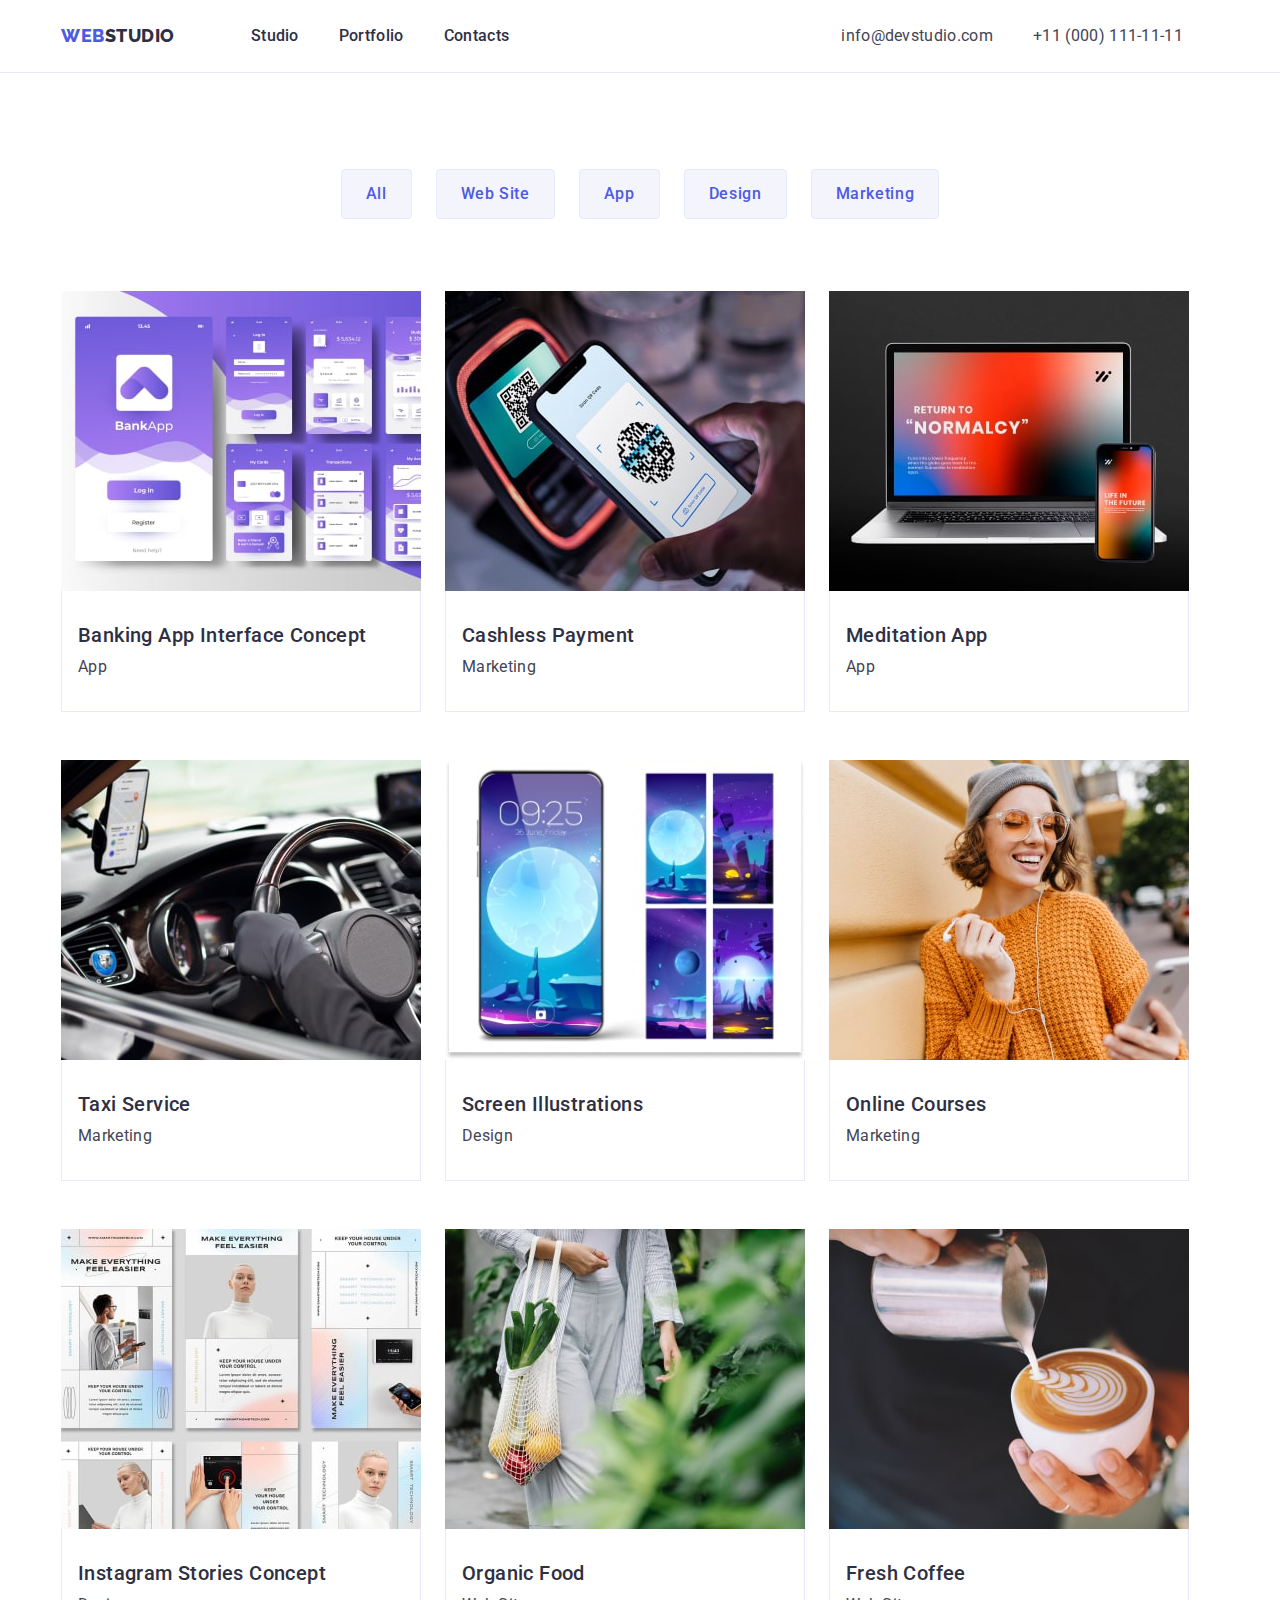
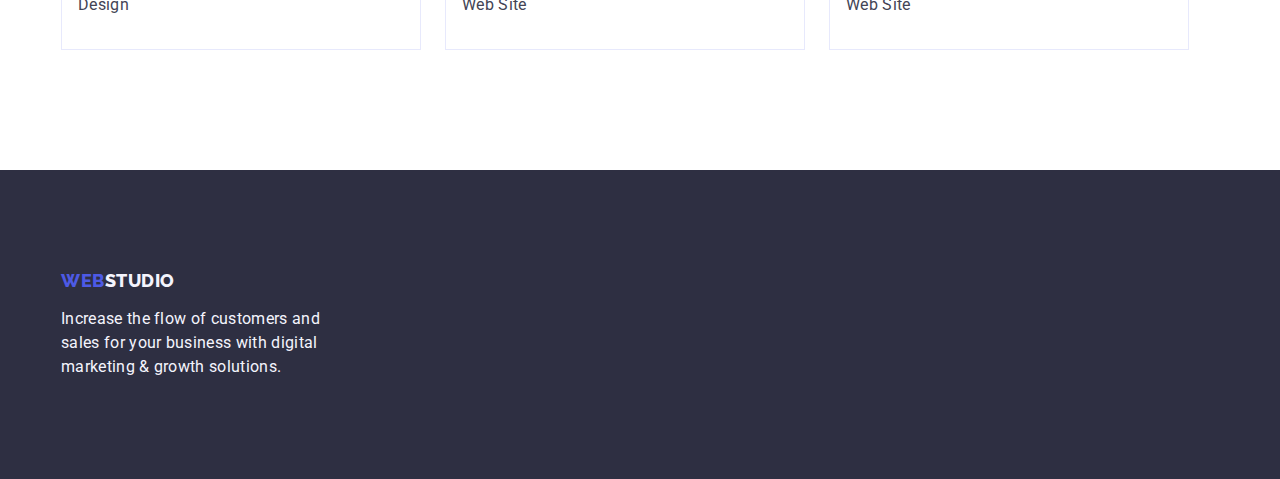
==== commit cc264a66: "Edited padding and margin in the home and portfolio pages." ====
--- a/portfolio.html
+++ b/portfolio.html
@@ -49,156 +49,158 @@
       </div>
     </header>
     <main>
-      <section class="portfolio container">
-        <h1 class="visually-hidden">Filters</h1>
-        <!-- Button -->
-        <ul class="filters-list list">
-          <li class="filters-item order-zero link">
-            <button type="button" class="filters-btn list">All</button>
-          </li>
-          <li class="filters-item order-one link">
-            <button type="button" class="filters-btn list">Web Site</button>
-          </li>
-          <li class="filters-item order-two link">
-            <button type="button" class="filters-btn list">App</button>
-          </li>
-          <li class="filters-item order-three link">
-            <button type="button" class="filters-btn list">Design</button>
-          </li>
-          <li class="filters-item order-four link">
-            <button type="button" class="filters-btn list">Marketing</button>
-          </li>
-        </ul>
-        <!-- List item -->
-        <ul class="portfolio-list list">
-          <li class="portfolio-item">
-            <a href="" class="link">
-              <img
-                src="./images/portfolio1.jpg"
-                alt="Banking App Interface Concept in the phone"
-                width="360"
-                height="300"
-              />
-              <div class="portfolio-text-style">
-                <h2 class="portfolio-title">Banking App Interface Concept</h2>
-                <p class="portfolio-filter">App</p>
-              </div>
-            </a>
-          </li>
-          <li class="portfolio-item">
-            <a href="" class="link">
-              <img
-                src="./images/portfolio2.jpg"
-                alt="Cashless Payment in the phone"
-                width="360"
-                height="300"
-              />
-              <div class="portfolio-text-style">
-                <h2 class="portfolio-title">Cashless Payment</h2>
-                <p class="portfolio-filter">Marketing</p>
-              </div>
-            </a>
-          </li>
-          <li class="portfolio-item">
-            <a href="" class="link">
-              <img
-                src="./images/portfolio3.jpg"
-                alt="App for meditation on your phone and laptop"
-                width="360"
-                height="300"
-              />
-              <div class="portfolio-text-style">
-                <h2 class="portfolio-title">Meditation App</h2>
-                <p class="portfolio-filter">App</p>
-              </div>
-            </a>
-          </li>
-          <li class="portfolio-item">
-            <a href="" class="link">
-              <img
-                src="./images/portfolio4.jpg"
-                alt="Taxi Service in the phone"
-                width="360"
-                height="300"
-              />
-              <div class="portfolio-text-style">
-                <h2 class="portfolio-title">Taxi Service</h2>
-                <p class="portfolio-filter">Marketing</p>
-              </div>
-            </a>
-          </li>
-          <li class="portfolio-item">
-            <a href="" class="link">
-              <img
-                src="./images/portfolio5.jpg"
-                alt="Screen Illustrations in the phone"
-                width="360"
-                height="300"
-              />
-              <div class="portfolio-text-style">
-                <h2 class="portfolio-title">Screen Illustrations</h2>
-                <p class="portfolio-filter">Design</p>
-              </div>
-            </a>
-          </li>
-          <li class="portfolio-item">
-            <a href="" class="link">
-              <img
-                src="./images/portfolio6.jpg"
-                alt="Online Courses"
-                width="360"
-                height="300"
-              />
-              <div class="portfolio-text-style">
-                <h2 class="portfolio-title">Online Courses</h2>
-                <p class="portfolio-filter">Marketing</p>
-              </div>
-            </a>
-          </li>
+      <section class="portfolio">
+        <div class="container">
+          <h1 class="visually-hidden">Filters</h1>
+          <!-- Button -->
+          <ul class="filters-list list">
+            <li class="filters-item order-zero link">
+              <button type="button" class="filters-btn list">All</button>
+            </li>
+            <li class="filters-item order-one link">
+              <button type="button" class="filters-btn list">Web Site</button>
+            </li>
+            <li class="filters-item order-two link">
+              <button type="button" class="filters-btn list">App</button>
+            </li>
+            <li class="filters-item order-three link">
+              <button type="button" class="filters-btn list">Design</button>
+            </li>
+            <li class="filters-item order-four link">
+              <button type="button" class="filters-btn list">Marketing</button>
+            </li>
+          </ul>
+          <!-- List item -->
+          <ul class="portfolio-list list">
+            <li class="portfolio-item">
+              <a href="" class="link">
+                <img
+                  src="./images/portfolio1.jpg"
+                  alt="Banking App Interface Concept in the phone"
+                  width="360"
+                  height="300"
+                />
+                <div class="portfolio-text-style">
+                  <h2 class="portfolio-title">Banking App Interface Concept</h2>
+                  <p class="portfolio-filter">App</p>
+                </div>
+              </a>
+            </li>
+            <li class="portfolio-item">
+              <a href="" class="link">
+                <img
+                  src="./images/portfolio2.jpg"
+                  alt="Cashless Payment in the phone"
+                  width="360"
+                  height="300"
+                />
+                <div class="portfolio-text-style">
+                  <h2 class="portfolio-title">Cashless Payment</h2>
+                  <p class="portfolio-filter">Marketing</p>
+                </div>
+              </a>
+            </li>
+            <li class="portfolio-item">
+              <a href="" class="link">
+                <img
+                  src="./images/portfolio3.jpg"
+                  alt="App for meditation on your phone and laptop"
+                  width="360"
+                  height="300"
+                />
+                <div class="portfolio-text-style">
+                  <h2 class="portfolio-title">Meditation App</h2>
+                  <p class="portfolio-filter">App</p>
+                </div>
+              </a>
+            </li>
+            <li class="portfolio-item">
+              <a href="" class="link">
+                <img
+                  src="./images/portfolio4.jpg"
+                  alt="Taxi Service in the phone"
+                  width="360"
+                  height="300"
+                />
+                <div class="portfolio-text-style">
+                  <h2 class="portfolio-title">Taxi Service</h2>
+                  <p class="portfolio-filter">Marketing</p>
+                </div>
+              </a>
+            </li>
+            <li class="portfolio-item">
+              <a href="" class="link">
+                <img
+                  src="./images/portfolio5.jpg"
+                  alt="Screen Illustrations in the phone"
+                  width="360"
+                  height="300"
+                />
+                <div class="portfolio-text-style">
+                  <h2 class="portfolio-title">Screen Illustrations</h2>
+                  <p class="portfolio-filter">Design</p>
+                </div>
+              </a>
+            </li>
+            <li class="portfolio-item">
+              <a href="" class="link">
+                <img
+                  src="./images/portfolio6.jpg"
+                  alt="Online Courses"
+                  width="360"
+                  height="300"
+                />
+                <div class="portfolio-text-style">
+                  <h2 class="portfolio-title">Online Courses</h2>
+                  <p class="portfolio-filter">Marketing</p>
+                </div>
+              </a>
+            </li>
 
-          <li class="portfolio-item">
-            <a href="" class="box-img link">
-              <img
-                src="./images/portfolio7.jpg"
-                alt="Instagram Stories Concept"
-                width="360"
-                height="300"
-              />
-              <div class="portfolio-text-style">
-                <h2 class="portfolio-title">Instagram Stories Concept</h2>
-                <p class="portfolio-filter">Design</p>
-              </div>
-            </a>
-          </li>
-          <li class="portfolio-item">
-            <a href="" class="box-img link">
-              <img
-                src="./images/portfolio8.jpg"
-                alt="Organic Food"
-                width="360"
-                height="300"
-              />
-              <div class="portfolio-text-style">
-                <h2 class="portfolio-title">Organic Food</h2>
-                <p class="portfolio-filter">Web Site</p>
-              </div>
-            </a>
-          </li>
-          <li class="portfolio-item">
-            <a href="" class="link">
-              <img
-                src="./images/portfolio9.jpg"
-                alt="Fresh Coffee"
-                width="360"
-                height="300"
-              />
-              <div class="portfolio-text-style">
-                <h2 class="portfolio-title">Fresh Coffee</h2>
-                <p class="portfolio-filter">Web Site</p>
-              </div>
-            </a>
-          </li>
-        </ul>
+            <li class="portfolio-item">
+              <a href="" class="box-img link">
+                <img
+                  src="./images/portfolio7.jpg"
+                  alt="Instagram Stories Concept"
+                  width="360"
+                  height="300"
+                />
+                <div class="portfolio-text-style">
+                  <h2 class="portfolio-title">Instagram Stories Concept</h2>
+                  <p class="portfolio-filter">Design</p>
+                </div>
+              </a>
+            </li>
+            <li class="portfolio-item">
+              <a href="" class="box-img link">
+                <img
+                  src="./images/portfolio8.jpg"
+                  alt="Organic Food"
+                  width="360"
+                  height="300"
+                />
+                <div class="portfolio-text-style">
+                  <h2 class="portfolio-title">Organic Food</h2>
+                  <p class="portfolio-filter">Web Site</p>
+                </div>
+              </a>
+            </li>
+            <li class="portfolio-item">
+              <a href="" class="link">
+                <img
+                  src="./images/portfolio9.jpg"
+                  alt="Fresh Coffee"
+                  width="360"
+                  height="300"
+                />
+                <div class="portfolio-text-style">
+                  <h2 class="portfolio-title">Fresh Coffee</h2>
+                  <p class="portfolio-filter">Web Site</p>
+                </div>
+              </a>
+            </li>
+          </ul>
+        </div>
       </section>
     </main>
     <footer class="footer">
--- a/css/styles.css
+++ b/css/styles.css
@@ -115,8 +115,6 @@
 }
 .address-list{
     display: flex;
-    padding-top: 24px;
-    padding-bottom: 24px;
     gap: 40px;
     margin-left: 332px;
 }
@@ -201,7 +199,7 @@
     text-transform: capitalize;
     text-align: center;
     padding-top: 0px;
-    padding-bottom: 72px;
+    margin-bottom: 72px;
 }
 .product-list{
     display: flex;
@@ -243,7 +241,7 @@
     line-height: 1.2;
     text-align: center;
     letter-spacing: 0.02em;
-
+    margin-bottom: 8px;
 }
 .team-paragraph{
     font-size: 16px;
@@ -304,6 +302,8 @@
     font-size: 20px;
     line-height: 1.2;
     letter-spacing: 0.02em;
+    padding-left: 16px;
+    margin-bottom: 8px;
 }
 .portfolio-list{
     display: flex;
@@ -322,6 +322,7 @@
     line-height: 1.5;
     color: #434455;
     letter-spacing: 0.02em;
+    padding-left: 16px;
     
 }
 /* ----------------------------FOOTER-------------------------------------- */
@@ -347,6 +348,6 @@
 }
 .footer-paragraph {
     color: #F4F4FD;
-    padding-top: 16px;
-    line-height: 1.5;
-}
+    margin-top: 16px;
+    line-height: 1.5;
+}
